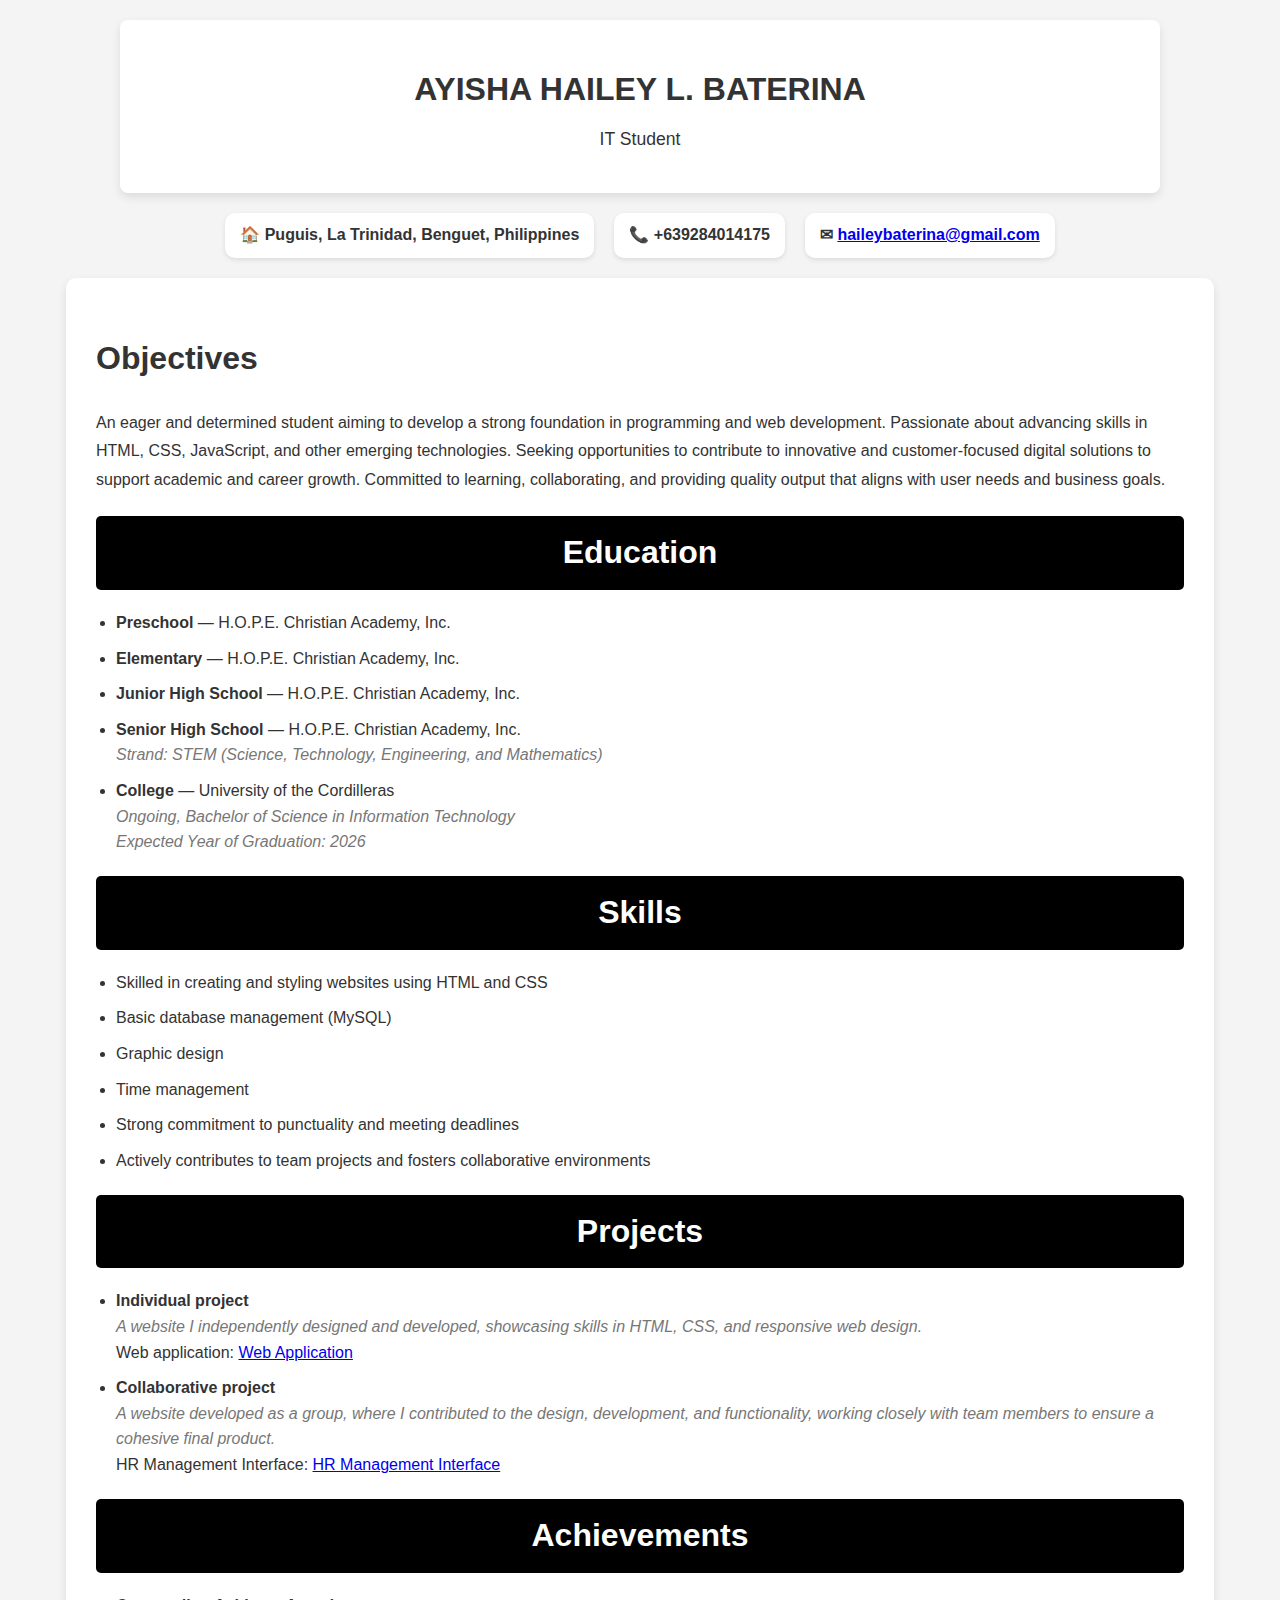
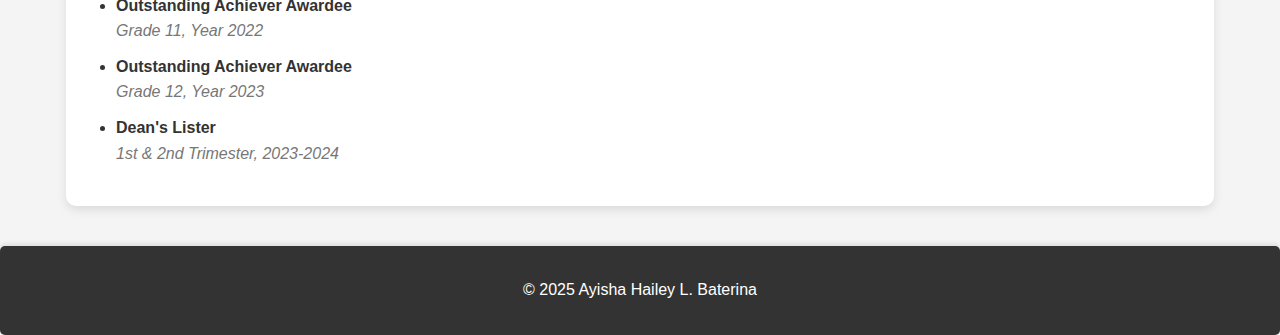
==== index.html @ 2ee2a3b9 "Added css and html files for resume" ====
<!DOCTYPE html>
<html lang="en">
<head>
    <meta charset="UTF-8">
    <meta name="viewport" content="width=device-width, initial-scale=1.0">
    <title>Resume</title>
    <link rel="stylesheet" href="index.css">
</head>
<body>

    <header>
        <h1><b>AYISHA HAILEY L. BATERINA</b></h1>
        <p>IT Student</p>
    </header>

    <section id="personal_info">
        <h2>&#x1F3E0; Puguis, La Trinidad, Benguet, Philippines</h2>
        <h2>&#x1F4DE; +639284014175</h2>
        <h2>&#x2709; <a href="mailto:haileybaterina@gmail.com?subject=Your Subject&body=Your message here">haileybaterina@gmail.com</a></h2>
    </section>

    <div class="container">
        <section id="objectives">
            <h1>Objectives</h1>
            <p>An eager and determined student aiming to develop a strong foundation in programming and web development. Passionate about advancing skills in HTML, CSS, JavaScript, and other emerging technologies. Seeking opportunities to contribute to innovative and customer-focused digital solutions to support academic and career growth. Committed to learning, collaborating, and providing quality output that aligns with user needs and business goals. </p>
        </section>

        <div class="other_info">
            <section id="education">
                <h1>Education</h1>
                <ul>
                    <li>
                        <b>Preschool</b> — H.O.P.E. Christian Academy, Inc.
                    </li>
                    <li>
                        <b>Elementary</b> — H.O.P.E. Christian Academy, Inc.
                    </li>
                    <li>
                        <b>Junior High School</b> — H.O.P.E. Christian Academy, Inc.
                    </li>
                    <li>
                        <b>Senior High School</b> — H.O.P.E. Christian Academy, Inc.<br>
                        <i>Strand: STEM (Science, Technology, Engineering, and Mathematics)</i>
                    </li>
                    <li>
                        <b>College</b> — University of the Cordilleras <br>
                        <i>Ongoing, Bachelor of Science in Information Technology</i><br>
                        <i>Expected Year of Graduation: 2026</i>
                    </li>
                </ul>
            </section>
            
            <section id="skills">
                <h1>Skills</h1>
                <ul>
                    <li>Skilled in creating and styling websites using HTML and CSS</li>
                    <li>Basic database management (MySQL)</li>
                    <li>Graphic design</li>
                    <li>Time management</li>
                    <li>Strong commitment to punctuality and meeting deadlines</li>
                    <li>Actively contributes to team projects and fosters collaborative environments</li>
                </ul>
            </section>
    
            <section id="projects">
                <h1>Projects</h1>
                <ul>
                    <li><b>Individual project </b><br>
                        <i>A website I independently designed and developed, showcasing skills in HTML, CSS, and responsive web design.</i><br>
                        Web application: <a href="https://web-app-bbmb.onrender.com/" target="_blank">Web Application</a>
                    </li>
    
                    <li><b>Collaborative project</b><br>
                        <i>A website developed as a group, where I contributed to the design, development, and functionality, working closely with team members to ensure a cohesive final product.</i><br>
                        HR Management Interface: <a href="https://yisha819.github.io/sinkssys/" target="blank">HR Management Interface</a>
                    </li>
                </ul>
    
            </section>
    
            <section id="achievements">
                <h1>Achievements</h1>
                <ul>
                    <li><b>Outstanding Achiever Awardee</b> <br>
                        <i>Grade 11, Year 2022</i></li>
                    <li><b>Outstanding Achiever Awardee</b> <br>
                        <i>Grade 12, Year 2023</i></li>
                    <li><b>Dean's Lister</b> <br>
                    <i>1st & 2nd Trimester, 2023-2024</i></li>
                </ul>
            </section>
        </div>
    </div>

    <footer>
        <p>&copy; 2025 Ayisha Hailey L. Baterina</p>
    </footer>
</body>
</html>
---- index.css ----
/*BODY*/
body {
    margin: 0;
    font-family: 'Segoe UI', Tahoma, Geneva, Verdana, sans-serif;
    line-height: 1.8;
    color: #333;
    background-color: #f4f4f4; 
}

/*HEADER*/
header {
    padding: 20px;
    background-color: #ffffff;
    margin: 20px auto 0;
    width: 90%;
    max-width: 1000px; 
    border-radius: 8px;
    box-shadow: 0 4px 10px rgba(0, 0, 0, 0.1);
}

header h1 {
    text-align: center;
    margin-bottom: 5px;
}

header p {
    text-align: center;
    margin-top: 0;
    font-weight: 300;
    font-size: 1.1rem;
}

/*PERSONAL INFO*/
#personal_info {
    display: flex;
    justify-content: center;
    gap: 20px;
    margin: 20px 0;
}

#personal_info h2 {
    font-size: 16px;
    margin: 0;
    padding: 8px 15px;
    background-color: #fff;
    border-radius: 10px;
    color: #333;
    box-shadow: 0 2px 5px rgba(0, 0, 0, 0.1);
}

/*CONTAINER FOR OTHER INFO */
.container {
    background-color: #ffffff;
    padding: 30px;
    margin: 0 auto;
    width: 85%;
    border-radius: 10px;
    box-shadow: 0 4px 10px rgba(0, 0, 0, 0.1);
}

/*OTHER INFO*/
.other_info {
    margin-top: 20px;
}

.other_info h1 {
    padding: 8px;
    background-color: #000000;
    color: #ffffff;
    border-radius: 5px;
    text-align: center;
    margin-bottom: 20px;
}

ul {
    padding-left: 20px;
    list-style-type: disc;
    margin: 10px 0;
}

ul li {
    margin-bottom: 10px;
    line-height: 1.6;
}

ul li i {
    font-style: italic;
    color: #777;
}

/*FOOTER */
footer {
    text-align: center;
    padding: 20px;
    background-color: #333;
    color: #fff;
    margin-top: 40px;
    font-size: 1rem;
    border-radius: 5px;
    box-shadow: 0 -2px 5px rgba(0, 0, 0, 0.1);
}

footer p {
    margin: 10px 0;
}
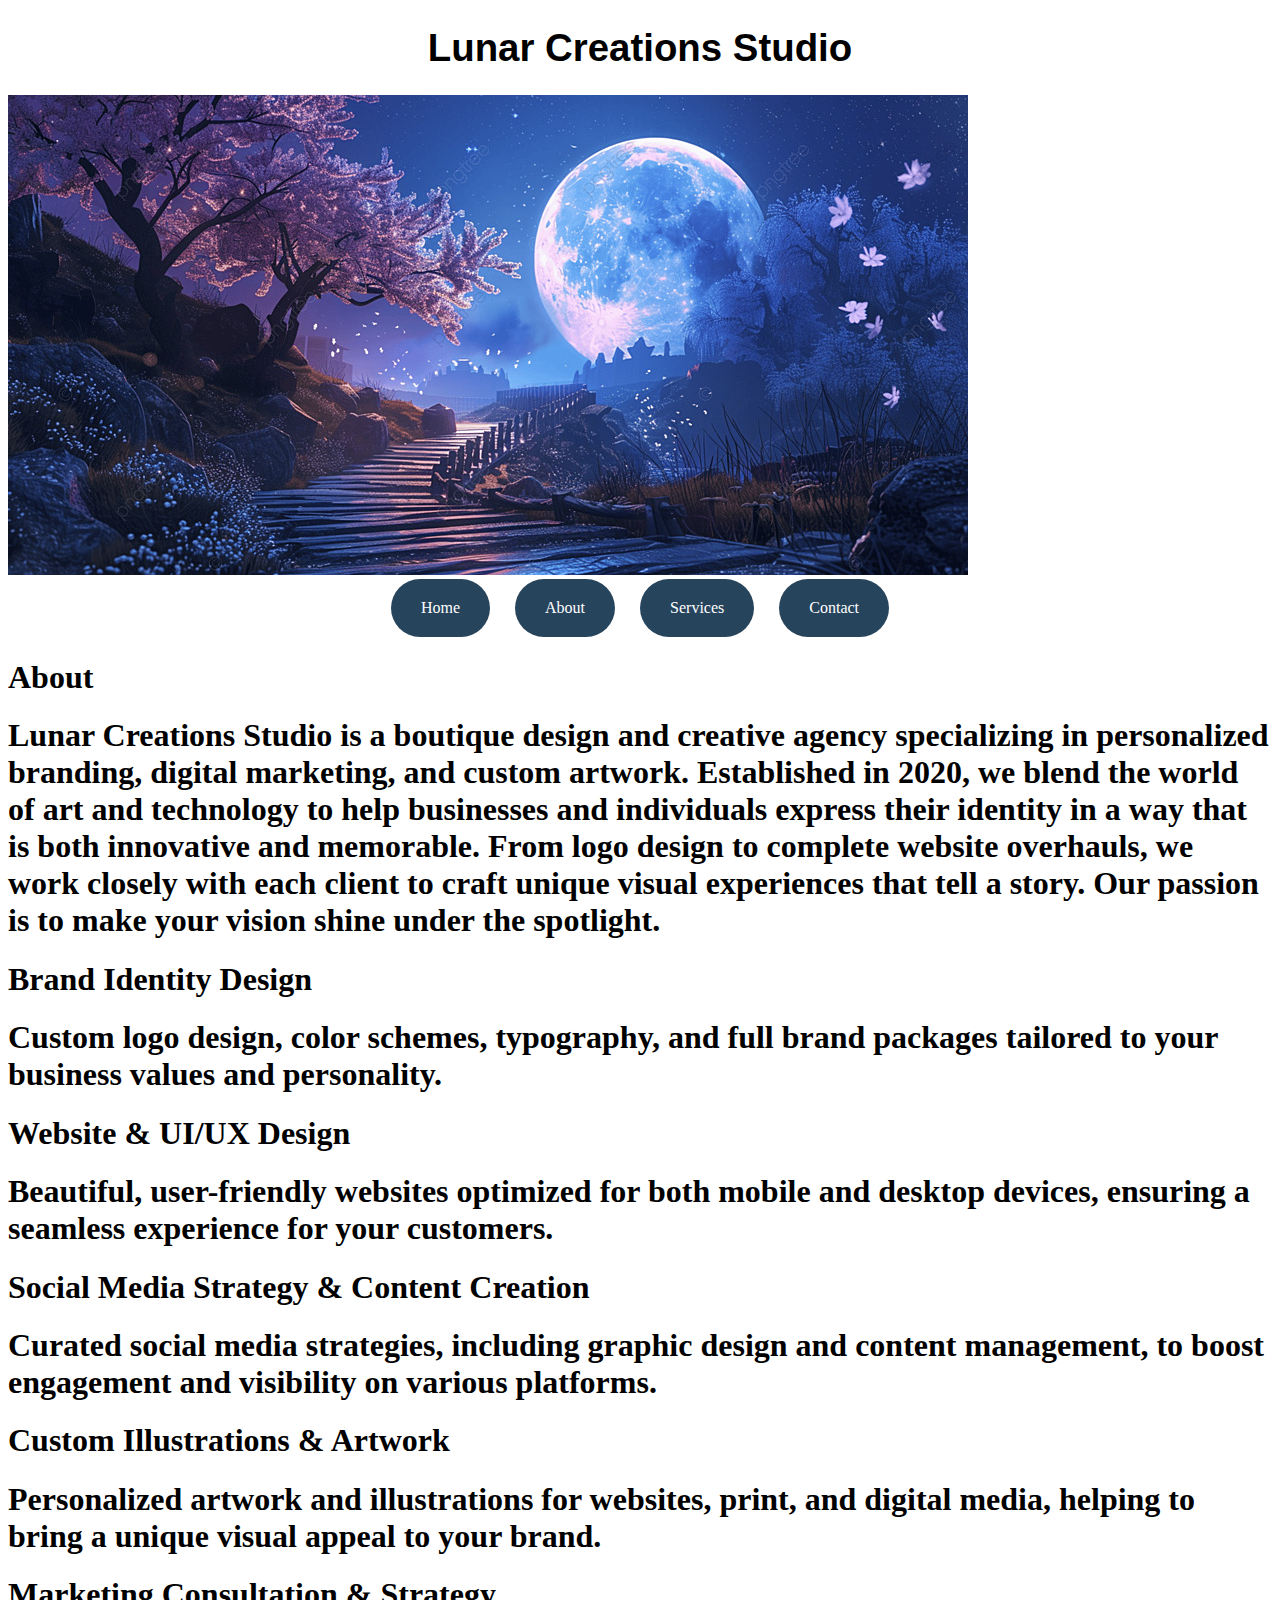
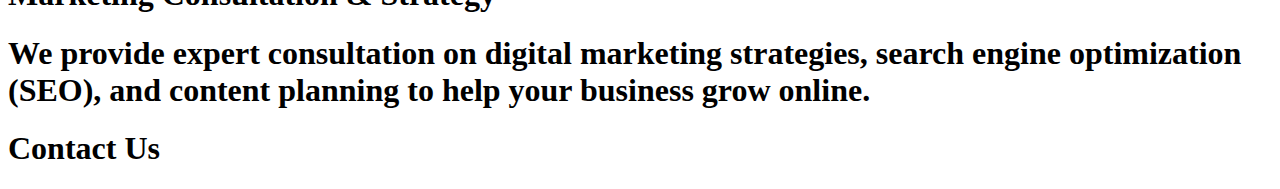
==== commit 367477ee: "added files for business website" ====
--- a/index.html
+++ b/index.html
@@ -1,99 +1,66 @@
-<!DOCTYPE html>
-<html lang="en">
-<head>
-    <meta charset="UTF-8">
-    <meta name="viewport" content="width=device-width, initial-scale=1.0">
-    <title>Resume</title>
-    <link rel="stylesheet" href="index.css">
-</head>
-<body>
-
-    <header>
-        <h1><b>AYISHA HAILEY L. BATERINA</b></h1>
-        <p>IT Student</p>
-    </header>
-
-    <section id="personal_info">
-        <h2>&#x1F3E0; Puguis, La Trinidad, Benguet, Philippines</h2>
-        <h2>&#x1F4DE; +639284014175</h2>
-        <h2>&#x2709; <a href="mailto:haileybaterina@gmail.com?subject=Your Subject&body=Your message here">haileybaterina@gmail.com</a></h2>
-    </section>
-
-    <div class="container">
-        <section id="objectives">
-            <h1>Objectives</h1>
-            <p>An eager and determined student aiming to develop a strong foundation in programming and web development. Passionate about advancing skills in HTML, CSS, JavaScript, and other emerging technologies. Seeking opportunities to contribute to innovative and customer-focused digital solutions to support academic and career growth. Committed to learning, collaborating, and providing quality output that aligns with user needs and business goals. </p>
-        </section>
-
-        <div class="other_info">
-            <section id="education">
-                <h1>Education</h1>
-                <ul>
-                    <li>
-                        <b>Preschool</b> — H.O.P.E. Christian Academy, Inc.
-                    </li>
-                    <li>
-                        <b>Elementary</b> — H.O.P.E. Christian Academy, Inc.
-                    </li>
-                    <li>
-                        <b>Junior High School</b> — H.O.P.E. Christian Academy, Inc.
-                    </li>
-                    <li>
-                        <b>Senior High School</b> — H.O.P.E. Christian Academy, Inc.<br>
-                        <i>Strand: STEM (Science, Technology, Engineering, and Mathematics)</i>
-                    </li>
-                    <li>
-                        <b>College</b> — University of the Cordilleras <br>
-                        <i>Ongoing, Bachelor of Science in Information Technology</i><br>
-                        <i>Expected Year of Graduation: 2026</i>
-                    </li>
-                </ul>
-            </section>
-            
-            <section id="skills">
-                <h1>Skills</h1>
-                <ul>
-                    <li>Skilled in creating and styling websites using HTML and CSS</li>
-                    <li>Basic database management (MySQL)</li>
-                    <li>Graphic design</li>
-                    <li>Time management</li>
-                    <li>Strong commitment to punctuality and meeting deadlines</li>
-                    <li>Actively contributes to team projects and fosters collaborative environments</li>
-                </ul>
-            </section>
-    
-            <section id="projects">
-                <h1>Projects</h1>
-                <ul>
-                    <li><b>Individual project </b><br>
-                        <i>A website I independently designed and developed, showcasing skills in HTML, CSS, and responsive web design.</i><br>
-                        Web application: <a href="https://web-app-bbmb.onrender.com/" target="_blank">Web Application</a>
-                    </li>
-    
-                    <li><b>Collaborative project</b><br>
-                        <i>A website developed as a group, where I contributed to the design, development, and functionality, working closely with team members to ensure a cohesive final product.</i><br>
-                        HR Management Interface: <a href="https://yisha819.github.io/sinkssys/" target="blank">HR Management Interface</a>
-                    </li>
-                </ul>
-    
-            </section>
-    
-            <section id="achievements">
-                <h1>Achievements</h1>
-                <ul>
-                    <li><b>Outstanding Achiever Awardee</b> <br>
-                        <i>Grade 11, Year 2022</i></li>
-                    <li><b>Outstanding Achiever Awardee</b> <br>
-                        <i>Grade 12, Year 2023</i></li>
-                    <li><b>Dean's Lister</b> <br>
-                    <i>1st & 2nd Trimester, 2023-2024</i></li>
-                </ul>
-            </section>
-        </div>
-    </div>
-
-    <footer>
-        <p>&copy; 2025 Ayisha Hailey L. Baterina</p>
-    </footer>
-</body>
-</html>
+<!DOCTYPE html>
+<html lang="en">
+<head>
+    <meta charset="UTF-8">
+    <meta name="viewport" content="width=device-width, initial-scale=1.0">
+    <title>Business Website</title>
+    <link rel="stylesheet" href="style.css">
+</head>
+<body>
+    <section id="Home">
+        <div class="header">
+            <h1>Lunar Creations Studio</h1>
+        </div>
+        <div class="bg_img">
+            <img src="moon.jpg">
+        </div>
+        <div class="nav-bar">
+            <a href="#home">Home</a>
+            <a href="#about">About</a>
+            <a href="#services">Services</a>
+            <a href="#contact">Contact</a>
+        </div>
+    </section>
+
+
+    <section id="#about">
+        <div class="title">
+            <h1>About</h1>
+        </div>
+        <h1>Lunar Creations Studio is a boutique design and creative agency specializing in personalized branding, digital marketing, and custom artwork. Established in 2020, we blend the world of art and technology to help businesses and individuals express their identity in a way that is both innovative and memorable. From logo design to complete website overhauls, we work closely with each client to craft unique visual experiences that tell a story. Our passion is to make your vision shine under the spotlight.</h1>
+    </section>
+
+    <section id="#services">
+        <div class="1">
+            <h1>Brand Identity Design</h1>
+            <h1>Custom logo design, color schemes, typography, and full brand packages tailored to your business values and personality.</h1>
+        </div>
+
+        <div class="2">
+            <h1>Website & UI/UX Design</h1>
+            <h1>Beautiful, user-friendly websites optimized for both mobile and desktop devices, ensuring a seamless experience for your customers.</h1>
+        </div>
+
+        <div class="3">
+            <h1>Social Media Strategy & Content Creation</h1>
+            <h1>Curated social media strategies, including graphic design and content management, to boost engagement and visibility on various platforms.</h1>
+        </div>
+
+        <div class="4">
+            <h1>Custom Illustrations & Artwork</h1>
+            <h1>Personalized artwork and illustrations for websites, print, and digital media, helping to bring a unique visual appeal to your brand.</h1>  
+        </div>
+
+        <div class="5">
+            <h1>Marketing Consultation & Strategy</h1>
+            <h1>We provide expert consultation on digital marketing strategies, search engine optimization (SEO), and content planning to help your business grow online.</h1>
+        </div>
+    </section>
+
+    <section id="#contact">
+        <h1>Contact Us</h1>
+        
+    </section>
+
+</body>
+</html>--- a/style.css
+++ b/style.css
@@ -0,0 +1,28 @@
+
+
+.header {
+    font-family: 'Trebuchet MS', 'Lucida Sans Unicode', 'Lucida Grande', 'Lucida Sans', Arial, sans-serif;
+    text-align: center;
+    font-size: larger;
+}
+
+.bg_img {
+    width: 100%;
+    height: auto;
+    object-fit: cover;
+}
+
+.nav-bar {
+    display: flex;
+    justify-content: center;
+    align-items: center;
+    gap: 25px;
+}
+
+.nav-bar a {
+    text-decoration: none;
+    color: white;
+    padding: 20px 30px;
+    background-color: #27445D;
+    border-radius: 30px;
+}